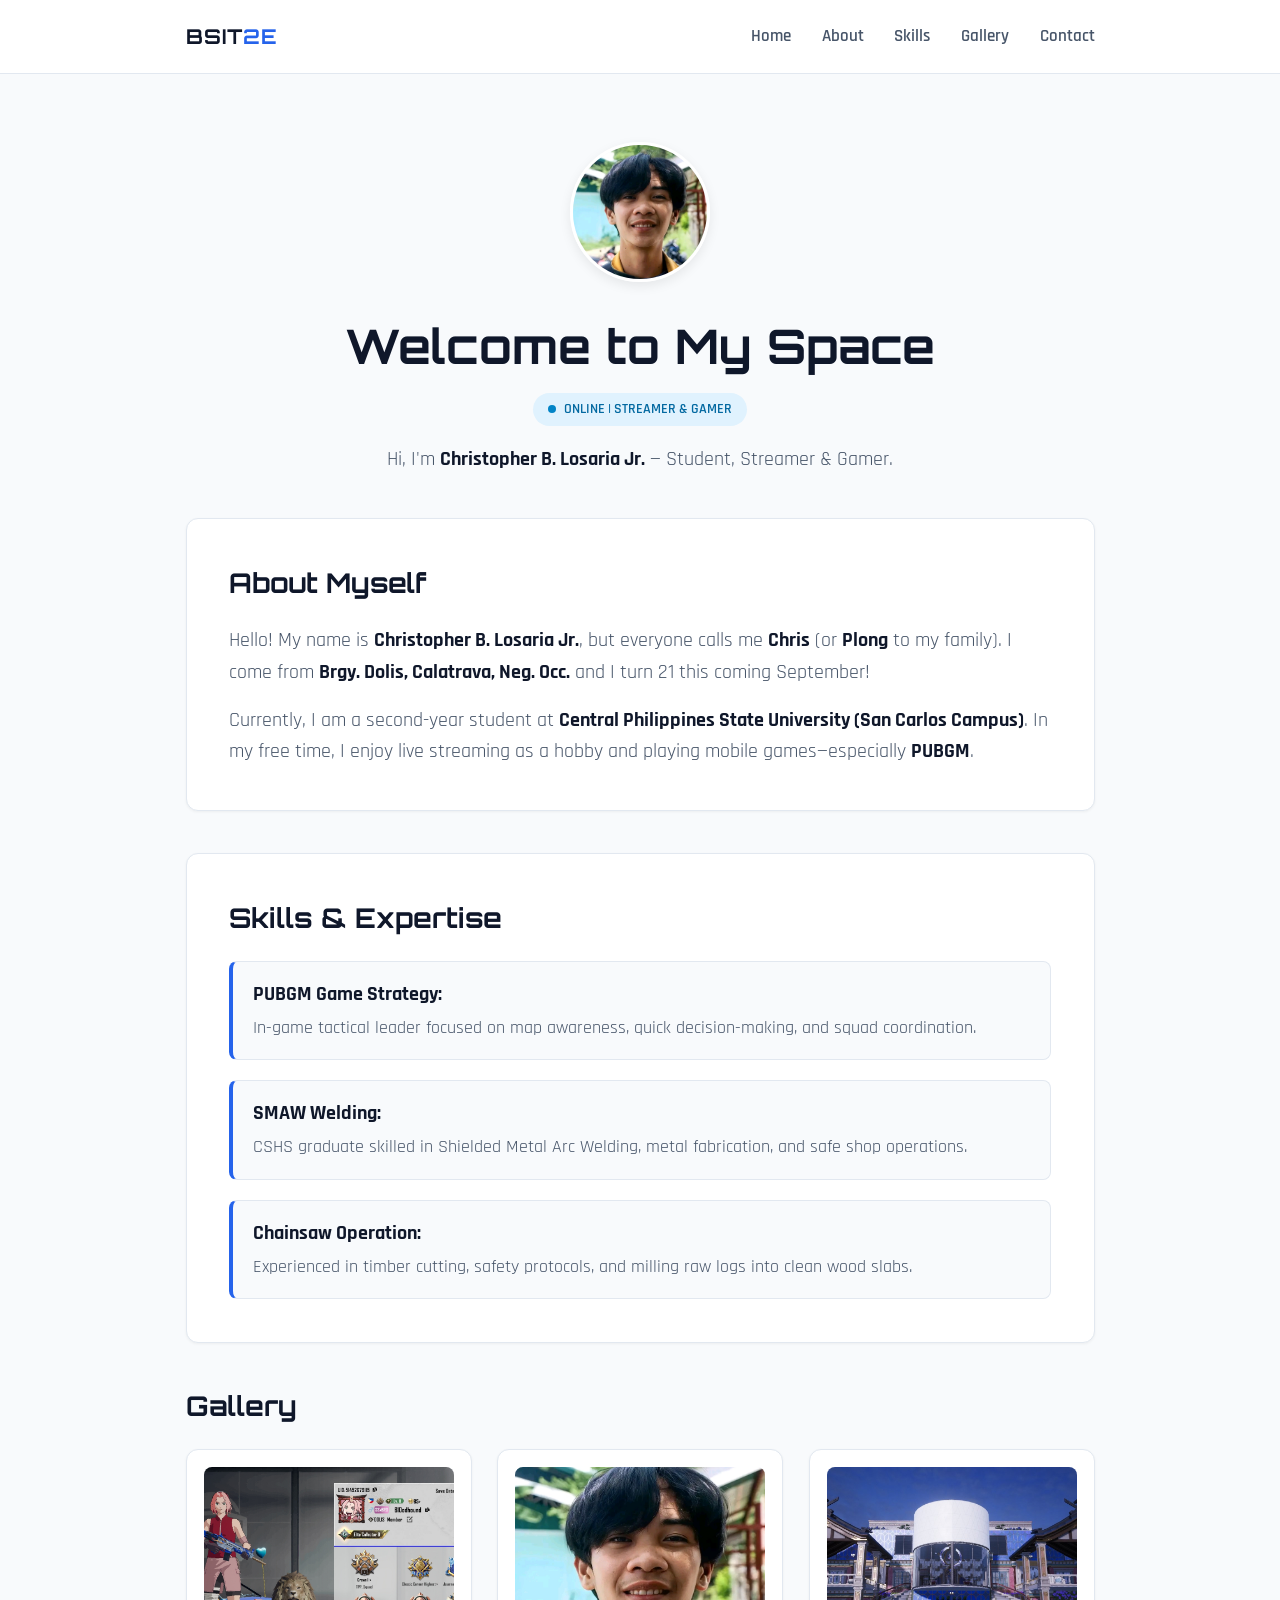
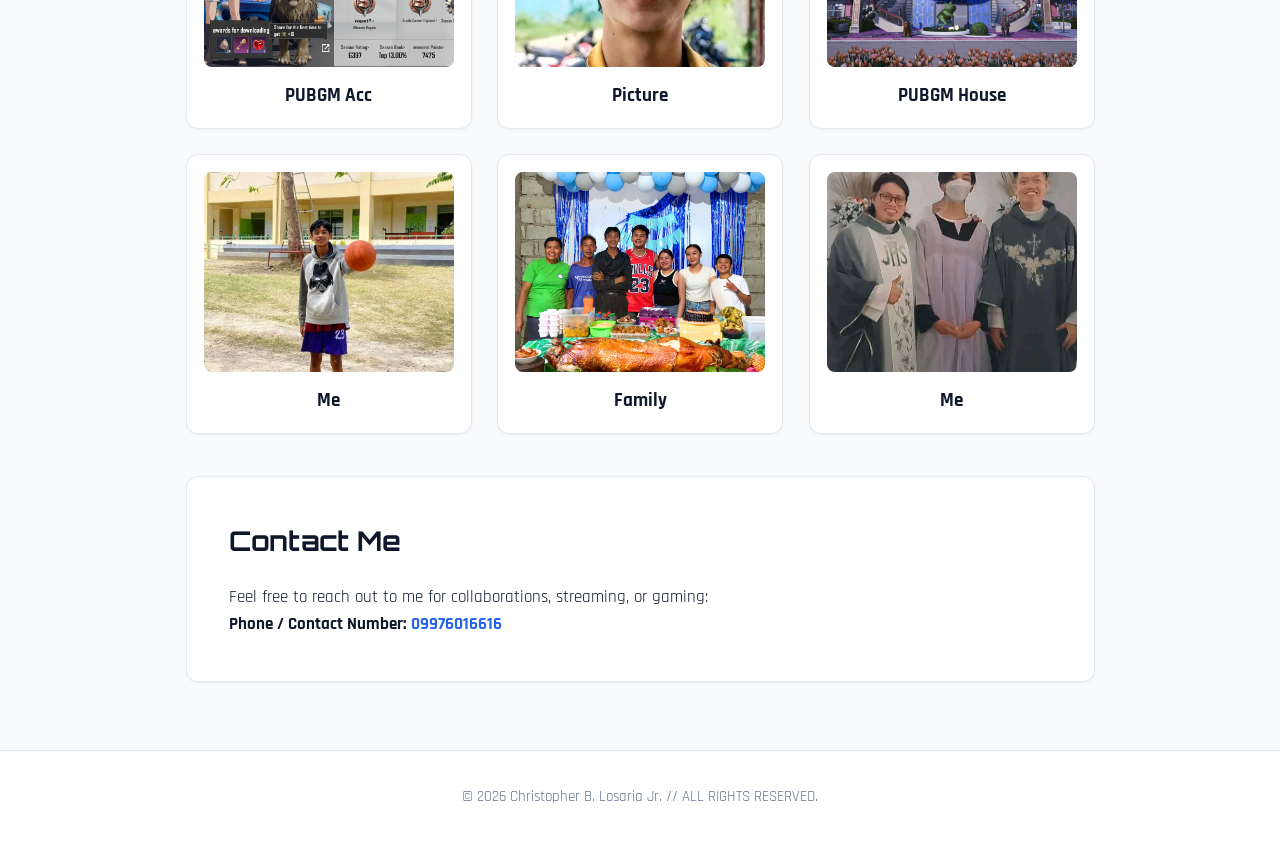
==== qwerty.html @ 44626b5f "Add files via upload" ====
<!DOCTYPE html>
<html lang="en">
<head>
    <meta charset="UTF-8">
    <meta name="viewport" content="width=device-width, initial-scale=1.0">
    <title>Christopher B. Losaria Jr. | Personal Website</title>
    <link rel="preconnect" href="https://fonts.googleapis.com">
    <link rel="preconnect" href="https://fonts.gstatic.com" crossorigin>
    <link href="https://fonts.googleapis.com/css2?family=Orbitron:wght@500;700;900&family=Rajdhani:wght@500;600;700&display=swap" rel="stylesheet">
    <link rel="stylesheet" href="qwerty.css"> 

    <style>
        /* Lightbox Modal CSS */
        .lightbox {
            display: none;
            position: fixed;
            inset: 0;
            background: rgba(0, 0, 0, 0.9);
            z-index: 9999;
            align-items: center;
            justify-content: center;
            text-decoration: none;
        } 

        .lightbox:target {
            display: flex;
        } 

        .lightbox img {
            max-width: 90%;
            max-height: 90%;
            border-radius: 8px;
            box-shadow: 0 0 20px rgba(255, 255, 255, 0.2);
        }
    </style>
</head> 

<body id="top"> 

    <nav>
        <div class="nav-container">
            <div class="brand">BSIT<span>2E</span></div>
            <ul>
                <li><a href="#top">Home</a></li>
                <li><a href="#about">About</a></li>
                <li><a href="#skills">Skills</a></li>
                <li><a href="#gallery">Gallery</a></li>
                <li><a href="#contact">Contact</a></li>
            </ul>
        </div>
    </nav> 

    <header id="home">
        <div class="hero-content">
            <div class="avatar-wrapper">
                <a href="#hero-img-full">
                    <img id="Me" src="Me.jpg" alt="Christopher B. Losaria Jr.">
                </a>
            </div>
            <h1 class="glitch-title">Welcome to My Space</h1>
            <p class="status-badge"><span class="pulse"></span> ONLINE | STREAMER &amp; GAMER</p>
            <p class="hero-subtext">Hi, I'm <strong>Christopher B. Losaria Jr.</strong> — Student, Streamer &amp; Gamer.</p>
        </div>
    </header> 

    <main>
        <section id="about" class="hud-card">
            <h2>About Myself</h2>
            <p>
                Hello! My name is <strong>Christopher B. Losaria Jr.</strong>, but everyone calls me <strong>Chris</strong> (or <strong>Plong</strong> to my family). 
                I come from <strong>Brgy. Dolis, Calatrava, Neg. Occ.</strong> and I turn 21 this coming September!
            </p>
            <p>
                Currently, I am a second-year student at <strong>Central Philippines State University (San Carlos Campus)</strong>. 
                In my free time, I enjoy live streaming as a hobby and playing mobile games—especially <strong>PUBGM</strong>.
            </p>
        </section> 

        <section id="skills" class="hud-card">
            <h2>Skills &amp; Expertise</h2>
            <ul class="skills-list">
                <li><strong>PUBGM Game Strategy:</strong> In-game tactical leader focused on map awareness, quick decision-making, and squad coordination.</li>
                <li><strong>SMAW Welding:</strong> CSHS graduate skilled in Shielded Metal Arc Welding, metal fabrication, and safe shop operations.</li>
                <li><strong>Chainsaw Operation:</strong> Experienced in timber cutting, safety protocols, and milling raw logs into clean wood slabs.</li>
            </ul>
        </section> 

        <section id="gallery">
            <h2>Gallery</h2> 

            <div class="gallery-container">
                <article class="hud-card gallery-item">
                    <div class="img-container">
                        <a href="#img1">
                            <img src="Pubg.jpg" alt="PUBGM Account">
                        </a>
                    </div>
                    <h3>PUBGM Acc</h3>
                </article> 

                <article class="hud-card gallery-item">
                    <div class="img-container">
                        <a href="#img2">
                            <img src="Me.jpg" alt="Profile Picture">
                        </a>
                    </div>
                    <h3>Picture</h3>
                </article> 

                <article class="hud-card gallery-item">
                    <div class="img-container">
                        <a href="#img3">
                            <img src="House.jpg" alt="PUBGM House">
                        </a>
                    </div>
                    <h3>PUBGM House</h3>
                </article> 

                <article class="hud-card gallery-item">
                    <div class="img-container">
                        <a href="#img4">
                            <img src="me2.jpg" alt="Gallery Image 4">
                        </a>
                    </div>
                    <h3>Me</h3>
                </article> 

                <article class="hud-card gallery-item">
                    <div class="img-container">
                        <a href="#img5">
                            <img src="fam.jpg" alt="Gallery Image 5">
                        </a>
                    </div>
                    <h3>Family</h3>
                </article> 

                <article class="hud-card gallery-item">
                    <div class="img-container">
                        <a href="#img6">
                            <img src="me3.jpg" alt="Gallery Image 6">
                        </a>
                    </div>
                    <h3>Me</h3>
                </article>
            </div>
        </section> 

        <section id="contact" class="hud-card">
            <h2>Contact Me</h2>
            <p>Feel free to reach out to me for collaborations, streaming, or gaming:</p>
            <p><strong>Phone / Contact Number:</strong> <a href="tel:09976016616">09976016616</a></p>
        </section>
    </main> 

    <footer>
        <p>&copy; 2026 Christopher B. Losaria Jr. // ALL RIGHTS RESERVED.</p>
    </footer> 

    <!-- Lightbox Overlays -->
    <a href="#home" class="lightbox" id="hero-img-full"><img src="Me.jpg" alt="Christopher B. Losaria Jr."></a>
    <a href="#gallery" class="lightbox" id="img1"><img src="Pubg.jpg" alt="PUBGM Account"></a>
    <a href="#gallery" class="lightbox" id="img2"><img src="Me.jpg" alt="Profile Picture"></a>
    <a href="#gallery" class="lightbox" id="img3"><img src="House.jpg" alt="PUBGM House"></a>
    <a href="#gallery" class="lightbox" id="img4"><img src="me2.jpg" alt="Gallery Image 4"></a>
    <a href="#gallery" class="lightbox" id="img5"><img src="fam.jpg" alt="Gallery Image 5"></a>
    <a href="#gallery" class="lightbox" id="img6"><img src="me3.jpg" alt="Gallery Image 6"></a> 

</body>
</html>
---- qwerty.css ----
@import url('https://fonts.googleapis.com/css2?family=Orbitron:wght@500;700;900&family=Rajdhani:wght@500;600;700&display=swap'); 

/* ==========================================================================
   GLOBAL VARIABLES & RESET
   ========================================================================== */
:root {
  --bg-color: #f8fafc;
  --card-bg: #ffffff;
  --text-primary: #0f172a;
  --text-secondary: #475569;
  --text-muted: #64748b;
  --accent-color: #2563eb;
  --accent-hover: #1d4ed8;
  --border-color: #e2e8f0;
  --font-heading: 'Orbitron', sans-serif;
  --font-body: 'Rajdhani', sans-serif;
  --shadow-sm: 0 1px 3px rgba(0, 0, 0, 0.05);
  --shadow-md: 0 4px 12px rgba(0, 0, 0, 0.08);
  --radius: 12px;
} 

*, *::before, *::after {
  box-sizing: border-box;
  margin: 0;
  padding: 0;
} 

html {
  scroll-behavior: smooth;
  font-family: var(--font-body);
  background-color: var(--bg-color);
  color: var(--text-primary);
  font-size: 17px;
} 

body {
  line-height: 1.6;
  min-height: 100vh;
} 

/* ==========================================================================
   NAVIGATION
   ========================================================================== */
nav {
  position: sticky;
  top: 0;
  background: rgba(255, 255, 255, 0.95);
  backdrop-filter: blur(8px);
  border-bottom: 1px solid var(--border-color);
  z-index: 1000;
} 

.nav-container {
  max-width: 960px;
  margin: 0 auto;
  display: flex;
  justify-content: space-between;
  align-items: center;
  padding: 1.2rem 1.5rem;
} 

.brand {
  font-family: var(--font-heading);
  font-size: 1.2rem;
  font-weight: 700;
  color: var(--text-primary);
  letter-spacing: 1px;
} 

.brand span {
  color: var(--accent-color);
} 

nav ul {
  display: flex;
  list-style: none;
  gap: 1.8rem;
} 

nav a {
  color: var(--text-secondary);
  text-decoration: none;
  font-size: 1rem;
  font-weight: 600;
  transition: color 0.2s ease;
} 

nav a:hover {
  color: var(--accent-color);
} 

/* ==========================================================================
   HERO / HEADER
   ========================================================================== */
header {
  max-width: 960px;
  margin: 0 auto;
  padding: 4rem 1.5rem 2.5rem;
  text-align: center;
} 

.avatar-wrapper {
  width: 140px;
  height: 140px;
  margin: 0 auto 1.5rem;
} 

.avatar-wrapper img {
  width: 100%;
  height: 100%;
  object-fit: cover;
  border-radius: 50%;
  border: 3px solid #fff;
  box-shadow: var(--shadow-md);
} 

.glitch-title {
  font-family: var(--font-heading);
  font-size: clamp(2rem, 4vw, 2.8rem);
  font-weight: 700;
  color: var(--text-primary);
  margin-bottom: 0.5rem;
} 

.status-badge {
  display: inline-flex;
  align-items: center;
  gap: 8px;
  background-color: #e0f2fe;
  color: #0369a1;
  padding: 0.3rem 0.9rem;
  border-radius: 20px;
  font-size: 0.85rem;
  font-weight: 600;
  margin-bottom: 1rem;
} 

.pulse {
  width: 8px;
  height: 8px;
  background-color: #0284c7;
  border-radius: 50%;
} 

.hero-subtext {
  font-size: 1.2rem;
  color: var(--text-secondary);
} 

.hero-subtext strong {
  color: var(--text-primary);
} 

/* ==========================================================================
   MAIN CONTENT & SECTIONS
   ========================================================================== */
main {
  max-width: 960px;
  margin: 0 auto;
  padding: 0 1.5rem 4rem;
  display: flex;
  flex-direction: column;
  gap: 2.5rem;
} 

.hud-card {
  background: var(--card-bg);
  border: 1px solid var(--border-color);
  border-radius: var(--radius);
  padding: 2.5rem;
  box-shadow: var(--shadow-sm);
} 

h2 {
  font-family: var(--font-heading);
  font-size: 1.6rem;
  color: var(--text-primary);
  margin-bottom: 1.2rem;
} 

#about p {
  color: var(--text-secondary);
  font-size: 1.15rem;
  margin-bottom: 1rem;
} 

#about p:last-child {
  margin-bottom: 0;
} 

#about strong {
  color: var(--text-primary);
} 

/* ==========================================================================
   SKILLS SECTION
   ========================================================================== */
.skills-list {
  list-style: none;
  display: flex;
  flex-direction: column;
  gap: 1.2rem;
} 

.skills-list li {
  background: var(--bg-color);
  border: 1px solid var(--border-color);
  border-left: 4px solid var(--accent-color);
  border-radius: 8px;
  padding: 1rem 1.2rem;
  color: var(--text-secondary);
  font-size: 1.05rem;
} 

.skills-list strong {
  color: var(--text-primary);
  display: block;
  font-size: 1.15rem;
  margin-bottom: 0.2rem;
} 

/* ==========================================================================
   GALLERY GRID (3x3 Layout for up to 9 items)
   ========================================================================== */
.gallery-container {
  display: grid;
  grid-template-columns: repeat(3, 1fr);
  gap: 1.5rem;
  margin-top: 1rem;
} 

.gallery-item {
  background: var(--card-bg);
  border: 1px solid var(--border-color);
  border-radius: var(--radius);
  padding: 1rem;
  box-shadow: var(--shadow-sm);
  transition: transform 0.2s ease, box-shadow 0.2s ease;
} 

.gallery-item:hover {
  transform: translateY(-4px);
  box-shadow: var(--shadow-md);
} 

.img-container {
  width: 100%;
  height: 200px;
  border-radius: 8px;
  overflow: hidden;
  margin-bottom: 0.8rem;
  background-color: #f1f5f9;
} 

.img-container img {
  width: 100%;
  height: 100%;
  object-fit: cover;
  transition: transform 0.3s ease;
} 

.gallery-item:hover .img-container img {
  transform: scale(1.04);
} 

.gallery-item h3 {
  font-family: var(--font-body);
  font-size: 1.1rem;
  font-weight: 700;
  color: var(--text-primary);
  text-align: center;
} 

/* ==========================================================================
   CONTACT SECTION
   ========================================================================== */
#contact a {
  color: var(--accent-color);
  text-decoration: none;
  font-weight: 700;
  transition: color 0.2s ease;
} 

#contact a:hover {
  color: var(--accent-hover);
  text-decoration: underline;
} 

/* ==========================================================================
   FOOTER
   ========================================================================== */
footer {
  text-align: center;
  padding: 2rem 1.5rem;
  border-top: 1px solid var(--border-color);
  color: var(--text-muted);
  font-size: 0.9rem;
  background-color: #fff;
} 

/* ==========================================================================
   RESPONSIVE DESIGN
   ========================================================================== */
@media (max-width: 900px) {
  .gallery-container {
    grid-template-columns: repeat(2, 1fr);
  }
} 

@media (max-width: 600px) {
  .nav-container {
    flex-direction: column;
    gap: 0.8rem;
  } 

  .gallery-container {
    grid-template-columns: 1fr;
  } 

  .hud-card {
    padding: 1.5rem;
  }
}
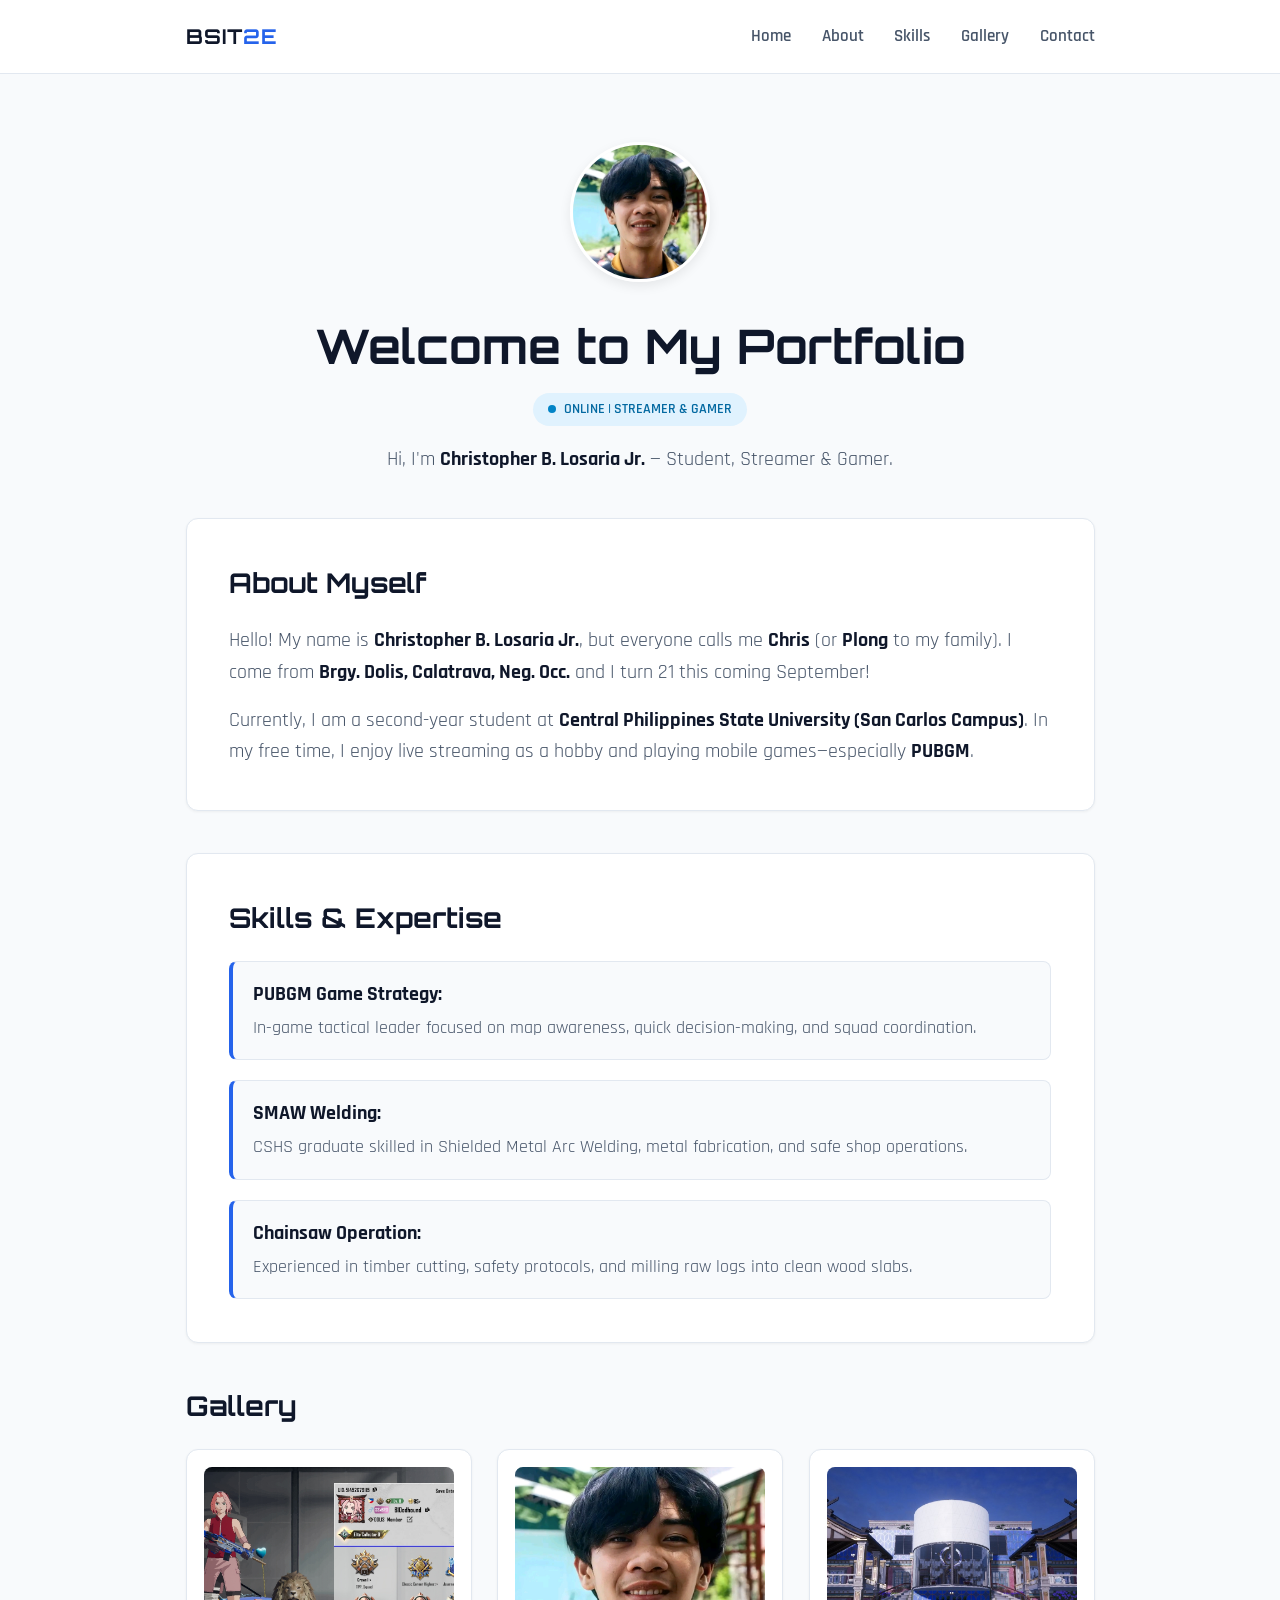
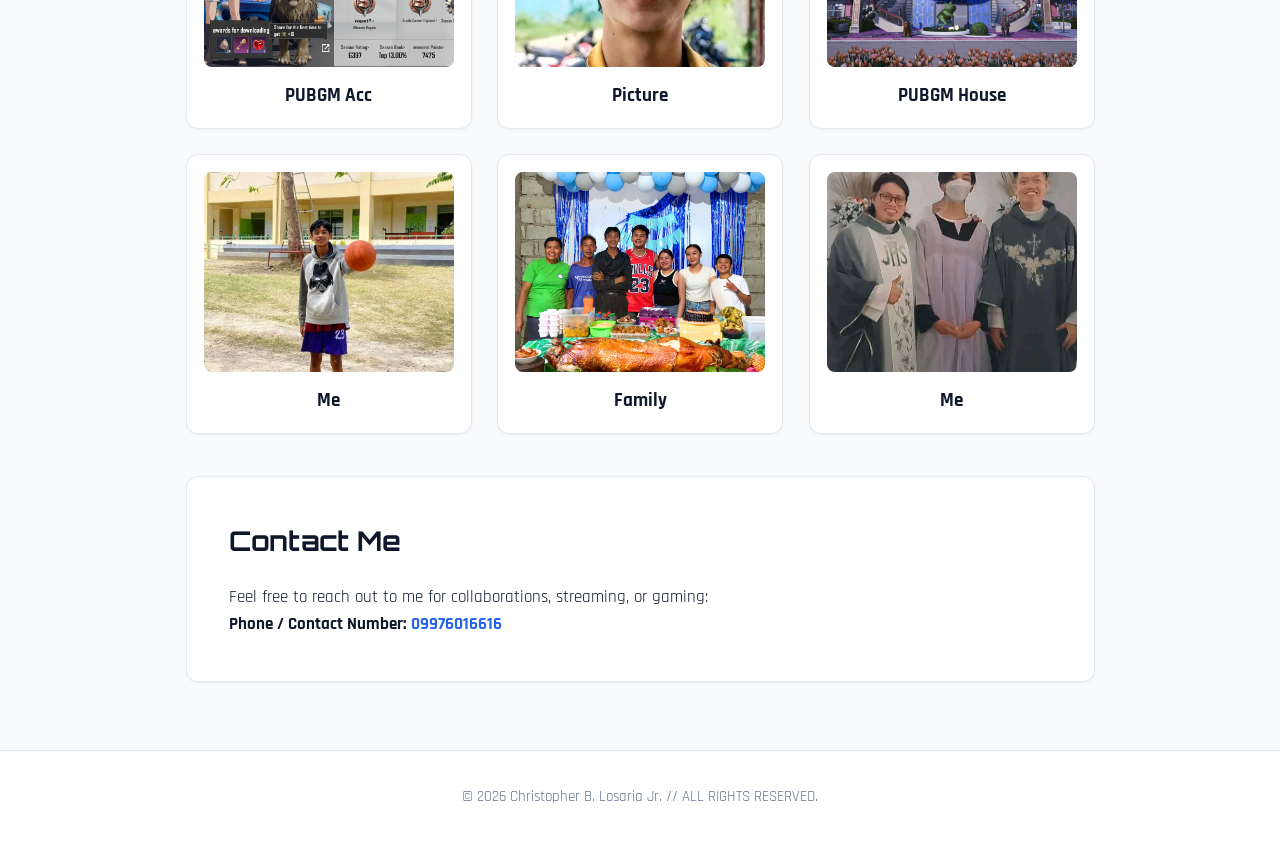
==== commit 494af128: "Update header title from 'My Space' to 'Portfolio'" ====
--- a/qwerty.html
+++ b/qwerty.html
@@ -57,7 +57,7 @@
                     <img id="Me" src="Me.jpg" alt="Christopher B. Losaria Jr.">
                 </a>
             </div>
-            <h1 class="glitch-title">Welcome to My Space</h1>
+            <h1 class="glitch-title">Welcome to My  Portfolio </h1>
             <p class="status-badge"><span class="pulse"></span> ONLINE | STREAMER &amp; GAMER</p>
             <p class="hero-subtext">Hi, I'm <strong>Christopher B. Losaria Jr.</strong> — Student, Streamer &amp; Gamer.</p>
         </div>
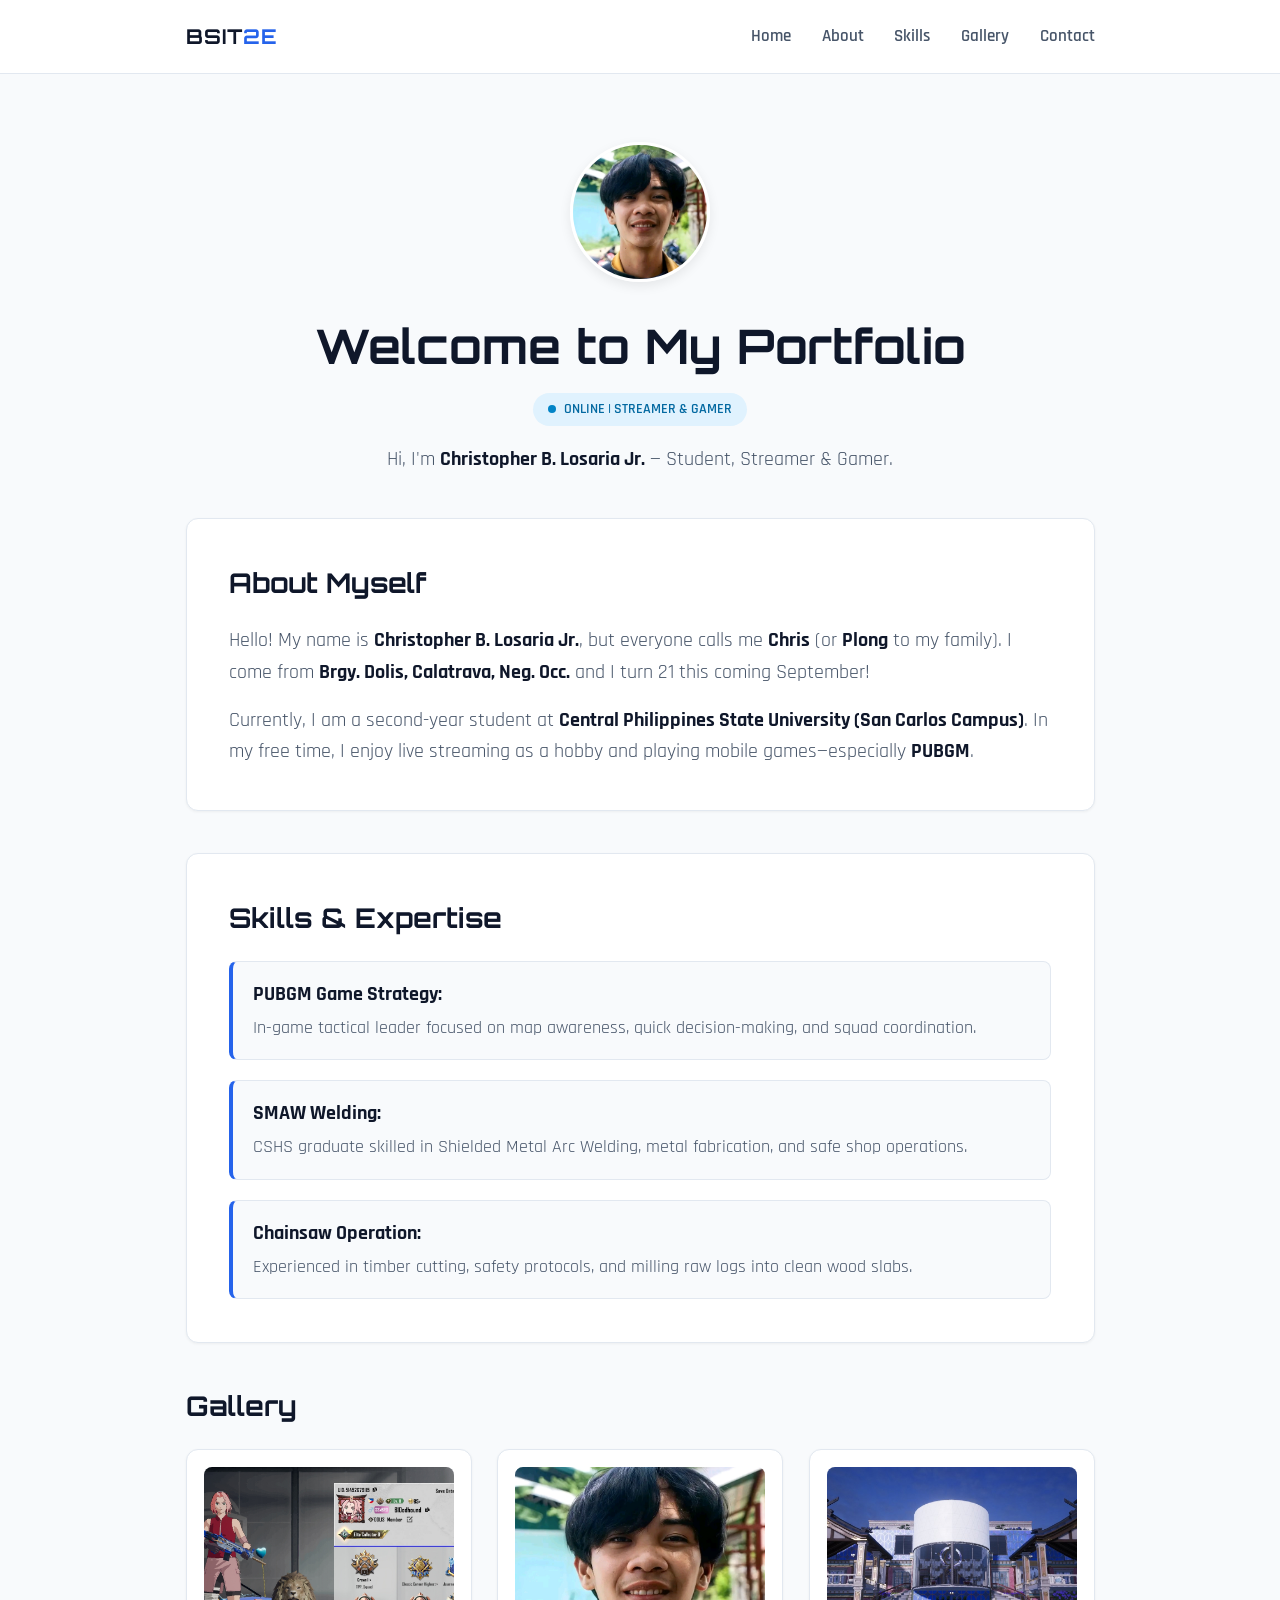
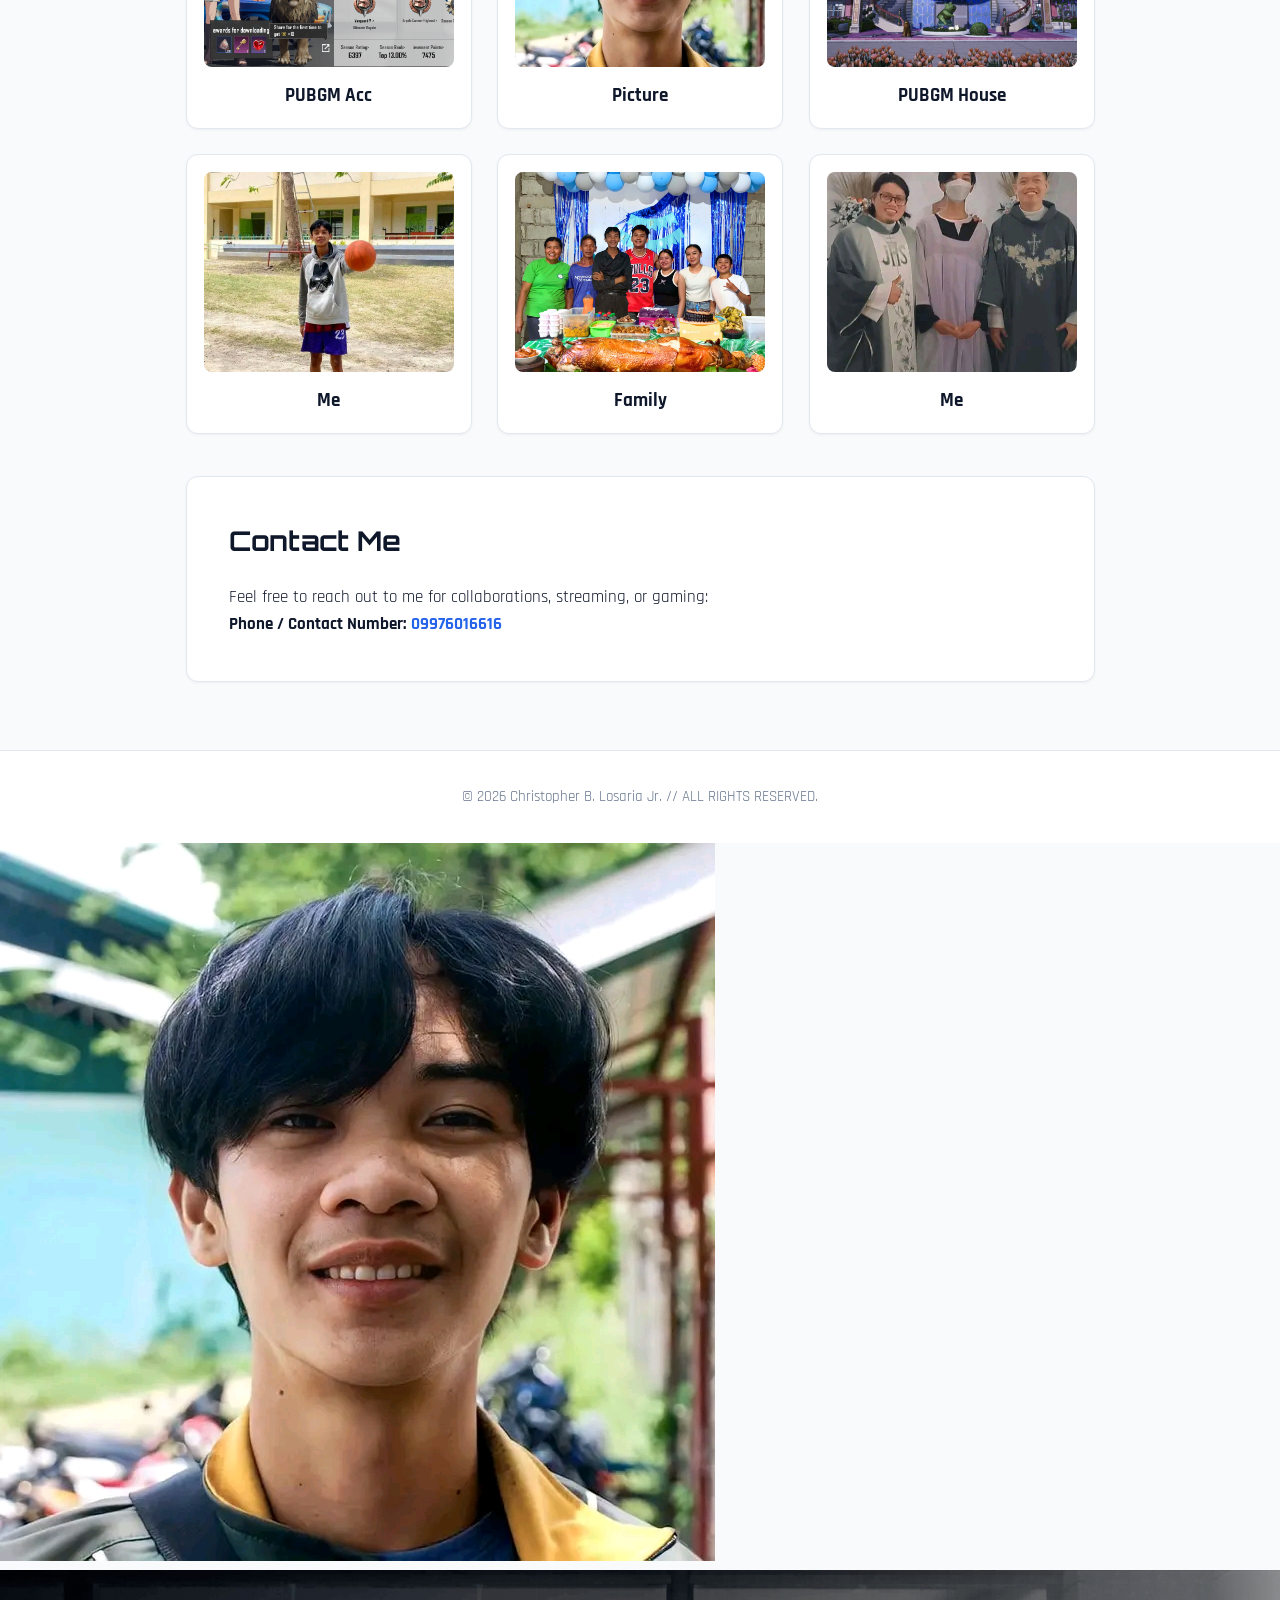
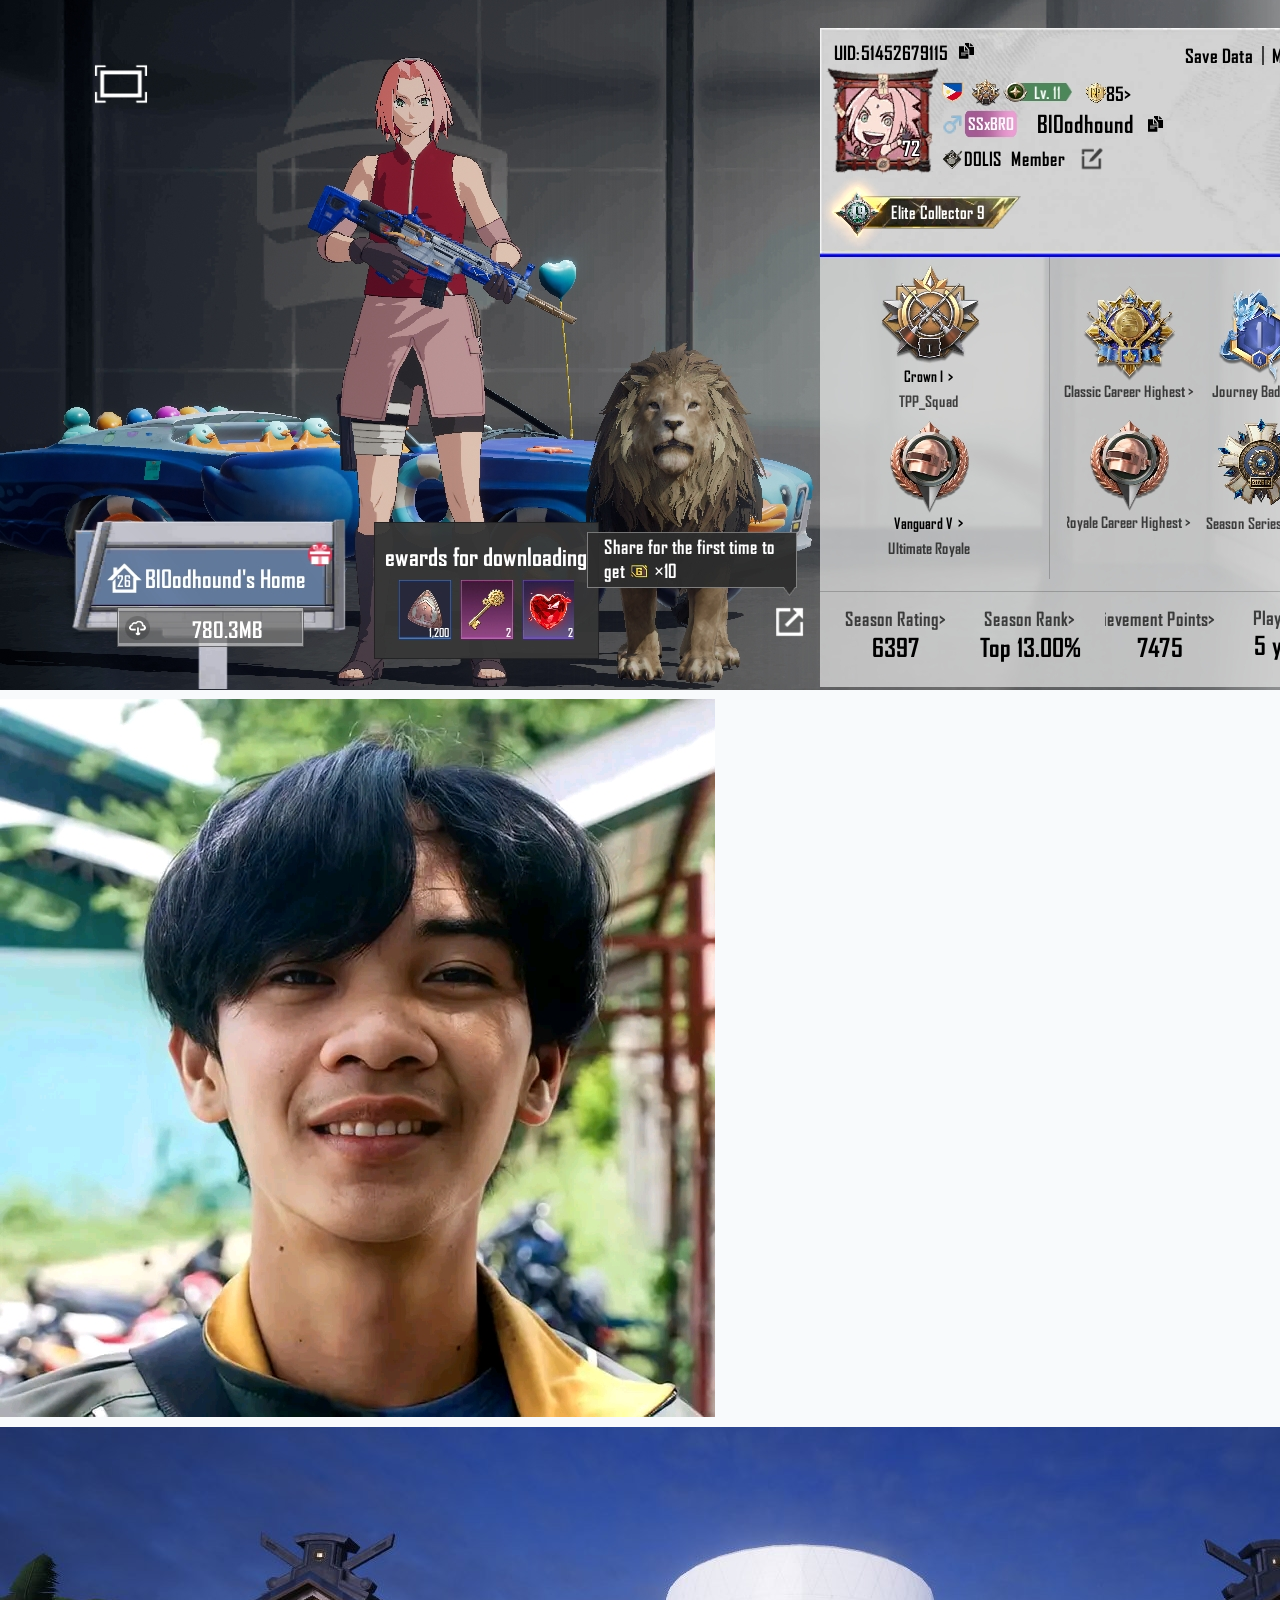
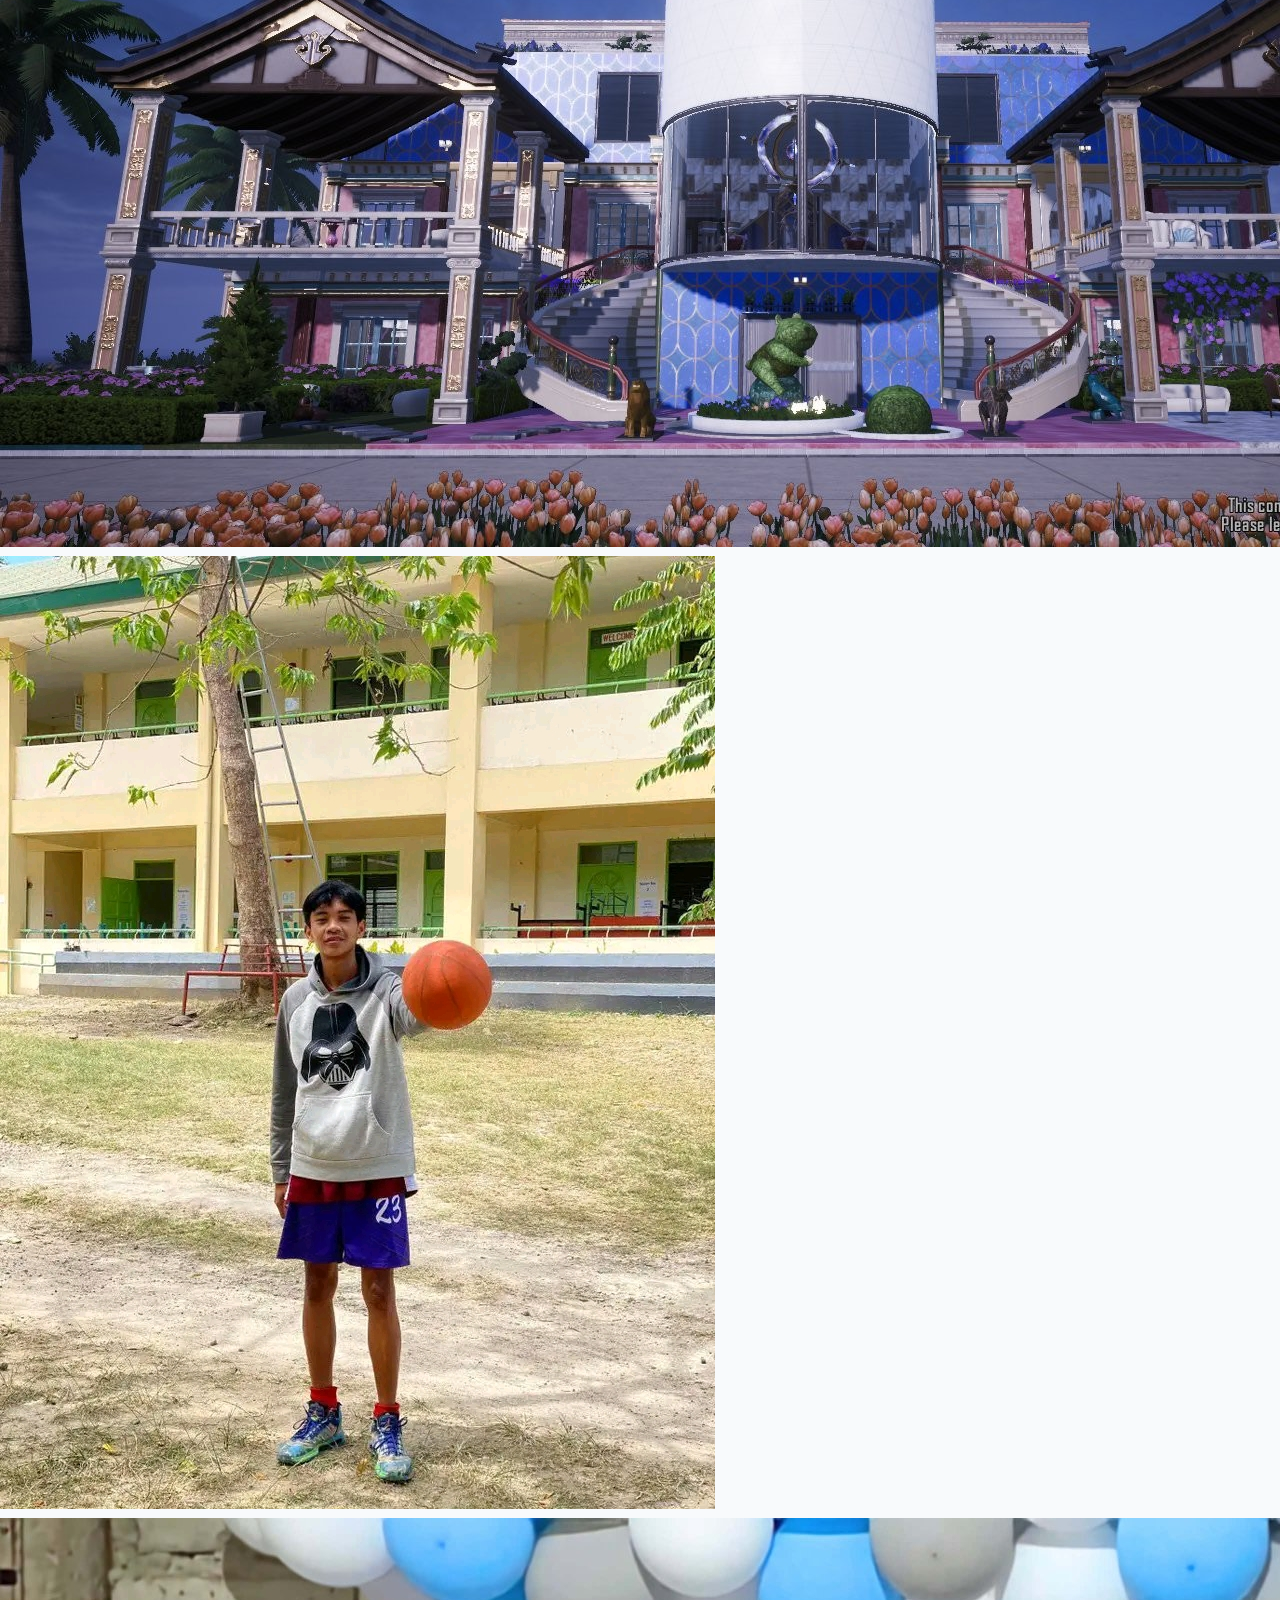
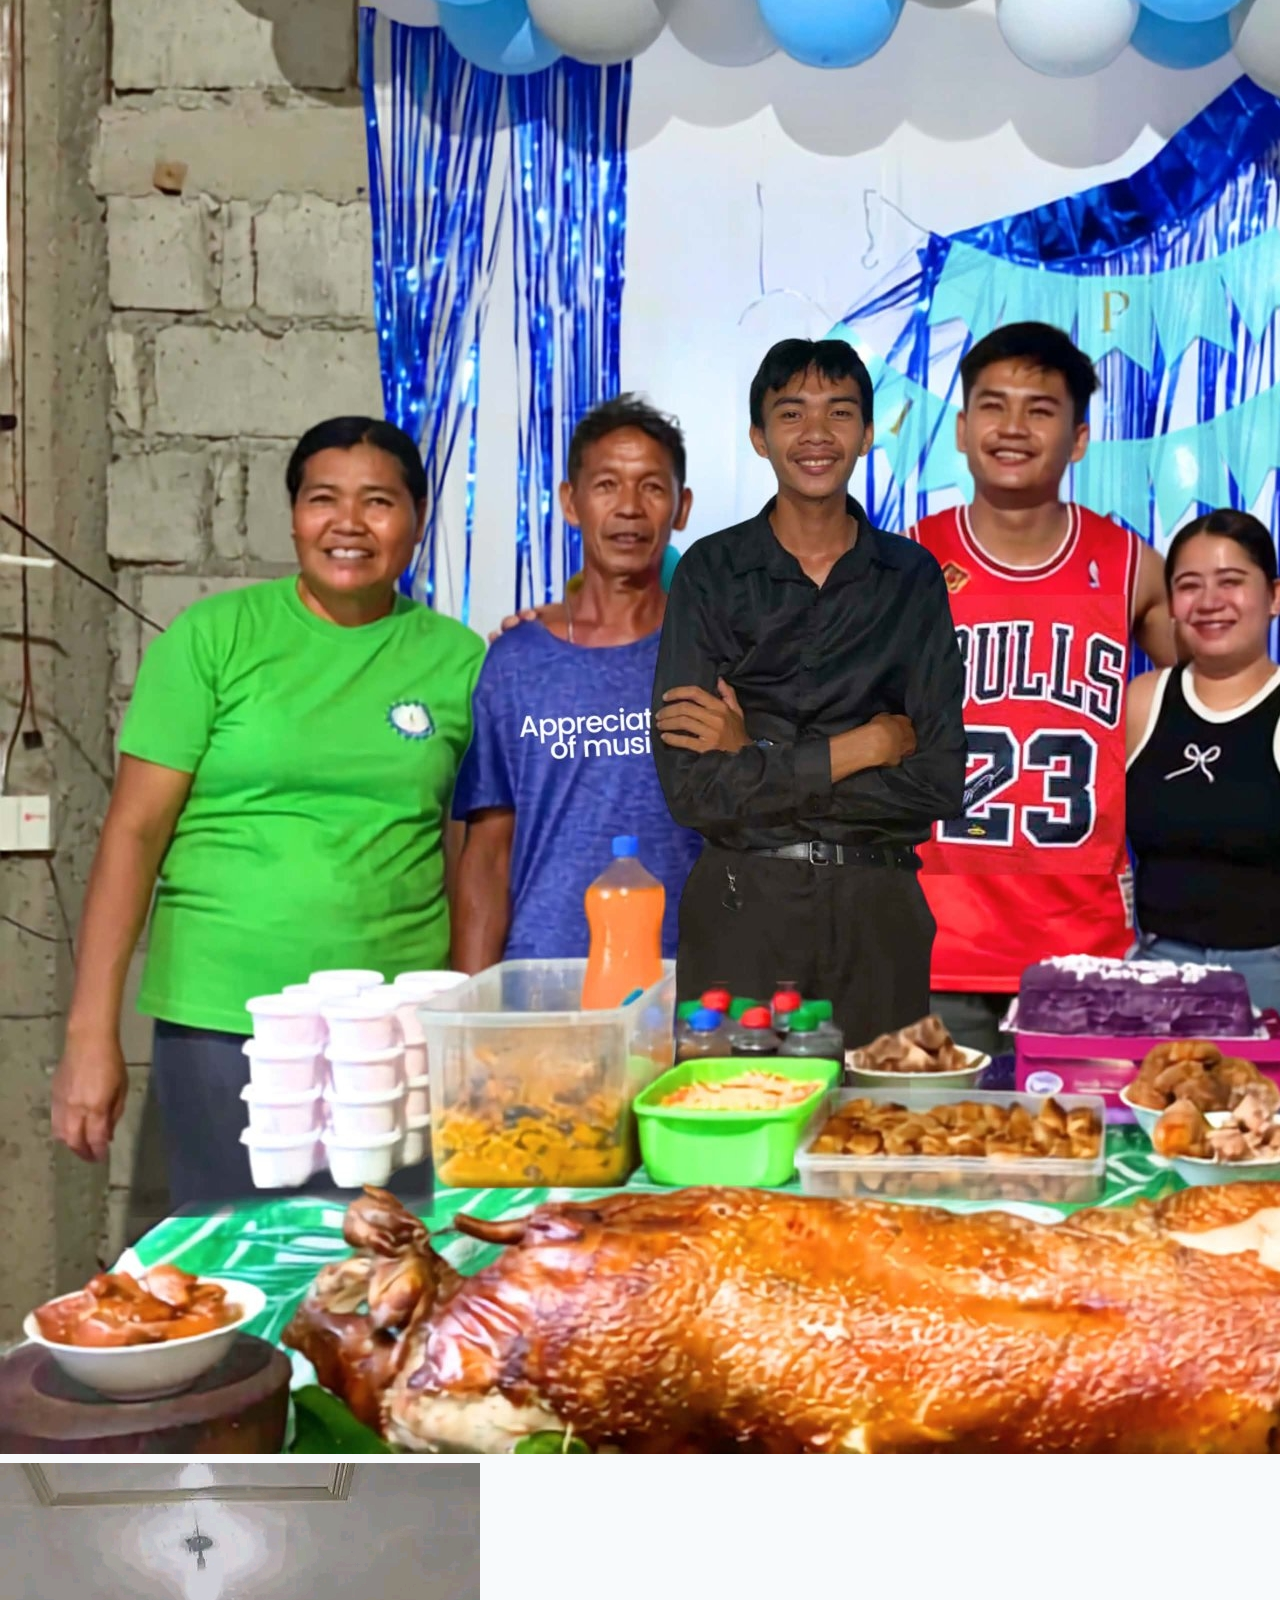
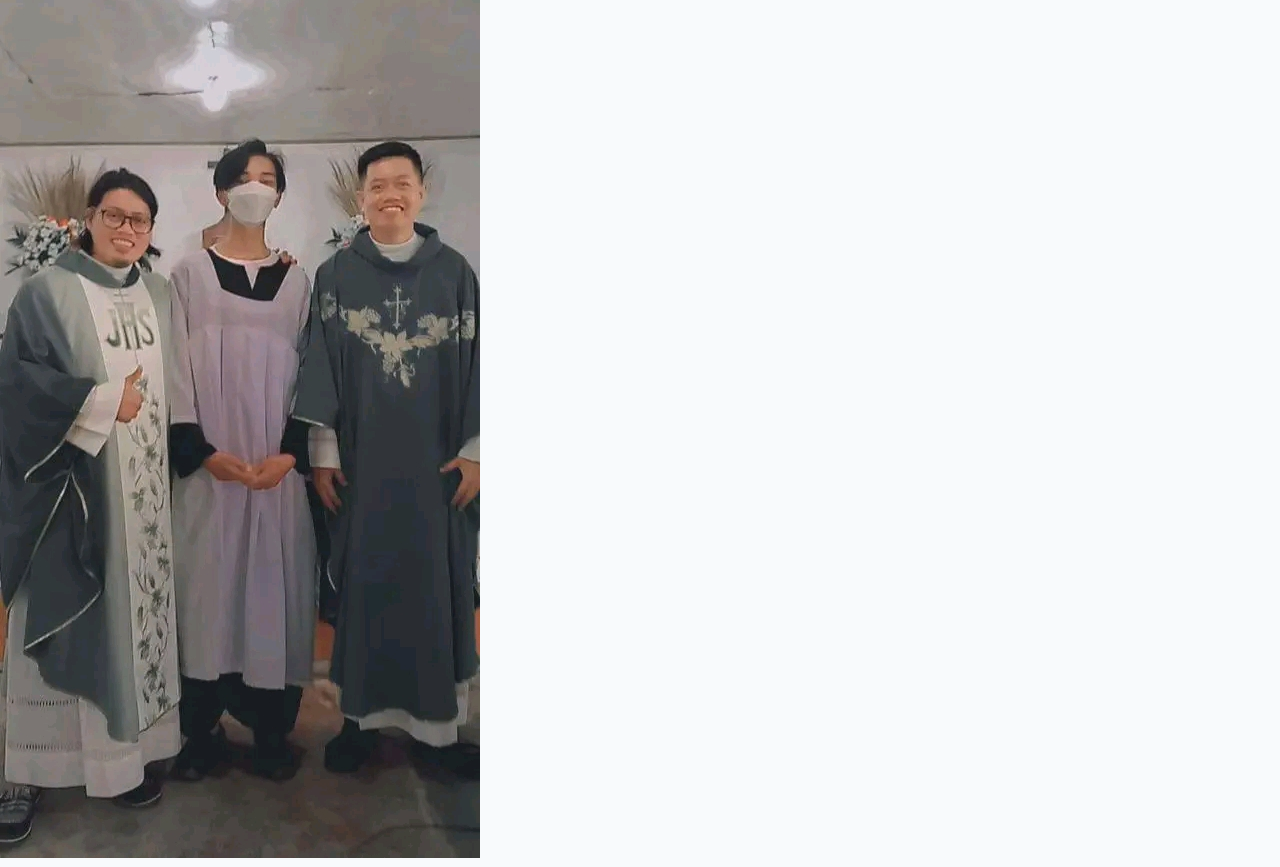
==== commit f36b66b2: "Remove Google Fonts and Lightbox CSS from qwerty.html Removed Google Fonts links and Lightbox Modal " ====
--- a/qwerty.html
+++ b/qwerty.html
@@ -4,35 +4,7 @@
     <meta charset="UTF-8">
     <meta name="viewport" content="width=device-width, initial-scale=1.0">
     <title>Christopher B. Losaria Jr. | Personal Website</title>
-    <link rel="preconnect" href="https://fonts.googleapis.com">
-    <link rel="preconnect" href="https://fonts.gstatic.com" crossorigin>
-    <link href="https://fonts.googleapis.com/css2?family=Orbitron:wght@500;700;900&family=Rajdhani:wght@500;600;700&display=swap" rel="stylesheet">
     <link rel="stylesheet" href="qwerty.css"> 
-
-    <style>
-        /* Lightbox Modal CSS */
-        .lightbox {
-            display: none;
-            position: fixed;
-            inset: 0;
-            background: rgba(0, 0, 0, 0.9);
-            z-index: 9999;
-            align-items: center;
-            justify-content: center;
-            text-decoration: none;
-        } 
-
-        .lightbox:target {
-            display: flex;
-        } 
-
-        .lightbox img {
-            max-width: 90%;
-            max-height: 90%;
-            border-radius: 8px;
-            box-shadow: 0 0 20px rgba(255, 255, 255, 0.2);
-        }
-    </style>
 </head> 
 
 <body id="top"> 
